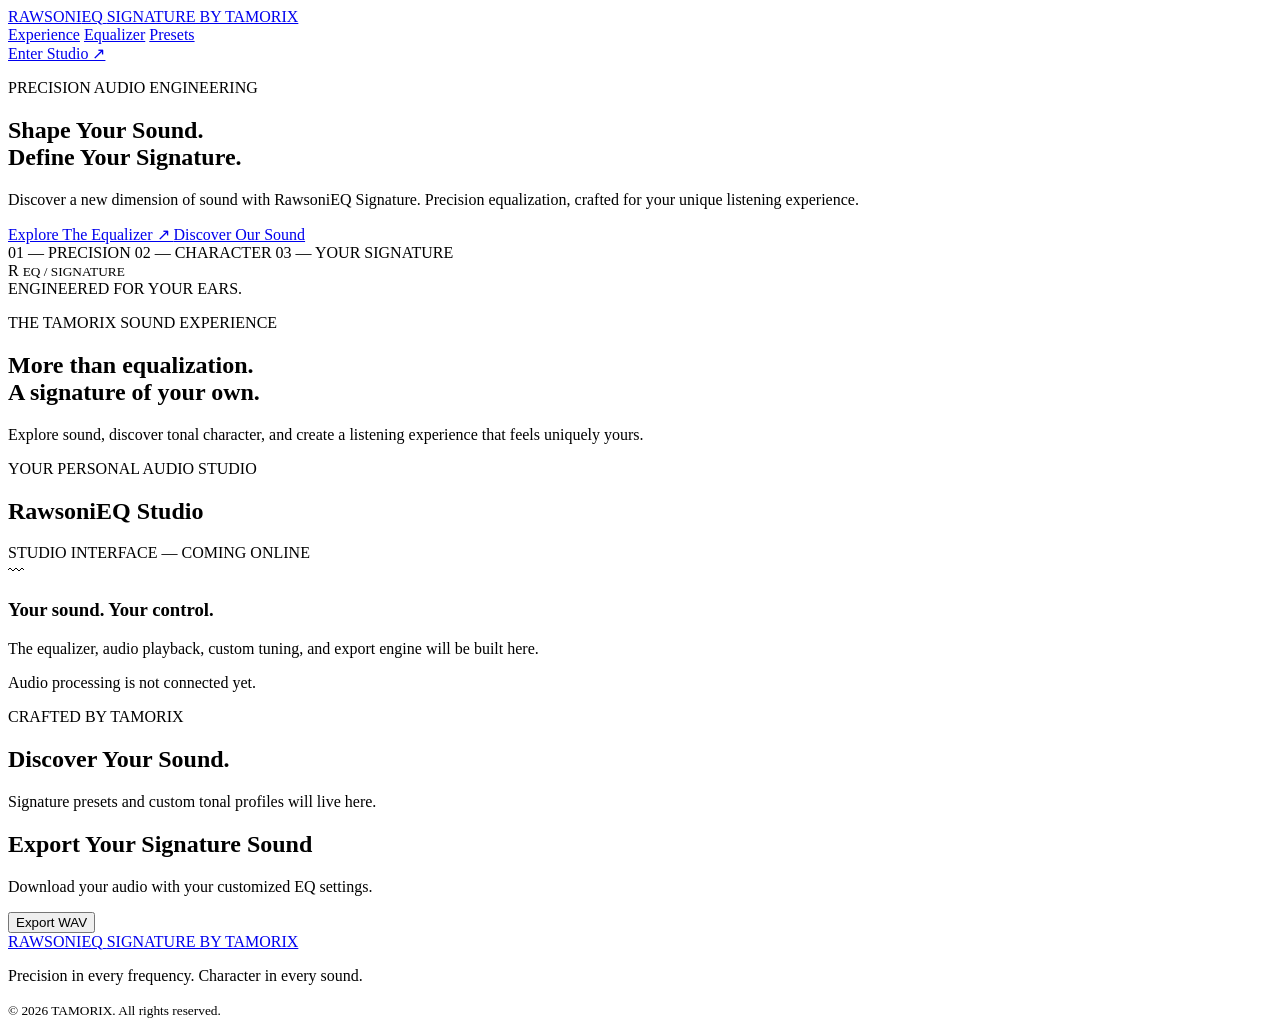
==== index.html @ cbd039be "Initial commit - RawsoniEQ Signature by TAMORIX" ====
<!DOCTYPE html>
<html lang="en">
<head>
    <meta charset="UTF-8">
    <meta name="viewport" content="width=device-width, initial-scale=1.0">

    <meta name="theme-color" content="#101010">
    <meta name="description" content="RawsoniEQ Signature by TAMORIX — Precision audio engineering and signature sound.">

    <title>RawsoniEQ Signature by TAMORIX</title>

    <link rel="stylesheet" href="css/style.css">
</head>

<body>
    <header class="site-header">
        <a class="brand" href="#" aria-label="RawsoniEQ home">
            <span class="brand-name">RAWSONI<span>EQ</span></span>
            <span class="brand-subtitle">SIGNATURE BY TAMORIX</span>
        </a>

        <nav class="navigation" aria-label="Main navigation">
            <a href="#experience">Experience</a>
            <a href="#equalizer">Equalizer</a>
            <a href="#presets">Presets</a>
        </nav>

        <a class="header-button" href="#equalizer">Enter Studio ↗</a>
    </header>

    <main>
        <section class="hero">
            <div class="hero-content">
                <p class="eyebrow">PRECISION AUDIO ENGINEERING</p>

                <h1>Shape Your Sound.<br>
                    <span>Define Your Signature.</span>
                </h1>

                <p class="hero-description">
                    Discover a new dimension of sound with RawsoniEQ Signature.
                    Precision equalization, crafted for your unique listening experience.
                </p>

                <div class="hero-actions">
                    <a class="primary-button" href="#equalizer">
                        Explore The Equalizer ↗
                    </a>
                    <a class="secondary-button" href="#experience">
                        Discover Our Sound
                    </a>
                </div>

                <div class="hero-details">
                    <span>01 — PRECISION</span>
                    <span>02 — CHARACTER</span>
                    <span>03 — YOUR SIGNATURE</span>
                </div>
            </div>

            <div class="hero-visual" aria-label="Abstract audio waveform artwork">
                <div class="visual-ring ring-one"></div>
                <div class="visual-ring ring-two"></div>
                <div class="visual-core">
                    <span>R</span>
                    <small>EQ / SIGNATURE</small>
                </div>
                <div class="visual-caption">ENGINEERED FOR YOUR EARS.</div>
            </div>
        </section>

        <section class="intro-section" id="experience">
            <p class="eyebrow">THE TAMORIX SOUND EXPERIENCE</p>
            <h2>More than equalization.<br>
                <span>A signature of your own.</span>
            </h2>
            <p>
                Explore sound, discover tonal character, and create a listening
                experience that feels uniquely yours.
            </p>
        </section>

        <section class="studio-section" id="equalizer">
            <div class="section-heading">
                <div>
                    <p class="eyebrow">YOUR PERSONAL AUDIO STUDIO</p>
                    <h2>RawsoniEQ <span>Studio</span></h2>
                </div>
                <span class="status-label">STUDIO INTERFACE — COMING ONLINE</span>
            </div>

            <div class="studio-placeholder">
                <div class="placeholder-icon">〰</div>
                <h3>Your sound. Your control.</h3>
                <p>
                    The equalizer, audio playback, custom tuning, and export
                    engine will be built here.
                </p>
                <p class="placeholder-note">
                    Audio processing is not connected yet.
                </p>
            </div>
        </section>

        <section class="presets-section" id="presets">
            <p class="eyebrow">CRAFTED BY TAMORIX</p>
            <h2>Discover Your <span>Sound.</span></h2>
            <p>
                Signature presets and custom tonal profiles will live here.
            </p>
        </section>

<section class="export-section">
    <h2>Export Your Signature Sound</h2>
    <p>Download your audio with your customized EQ settings.</p>
    <button id="exportWavBtn" type="button">
        Export WAV
    </button>
</section>

    </main>

    <footer class="site-footer">
        <a class="brand" href="#">
            <span class="brand-name">RAWSONI<span>EQ</span></span>
            <span class="brand-subtitle">SIGNATURE BY TAMORIX</span>
        </a>
        <p>Precision in every frequency. Character in every sound.</p>
        <small>© 2026 TAMORIX. All rights reserved.</small>
    </footer>

   <script src="js/audio-engine.js"></script>
<script src="js/studio.js"></script>
</body>
</html>
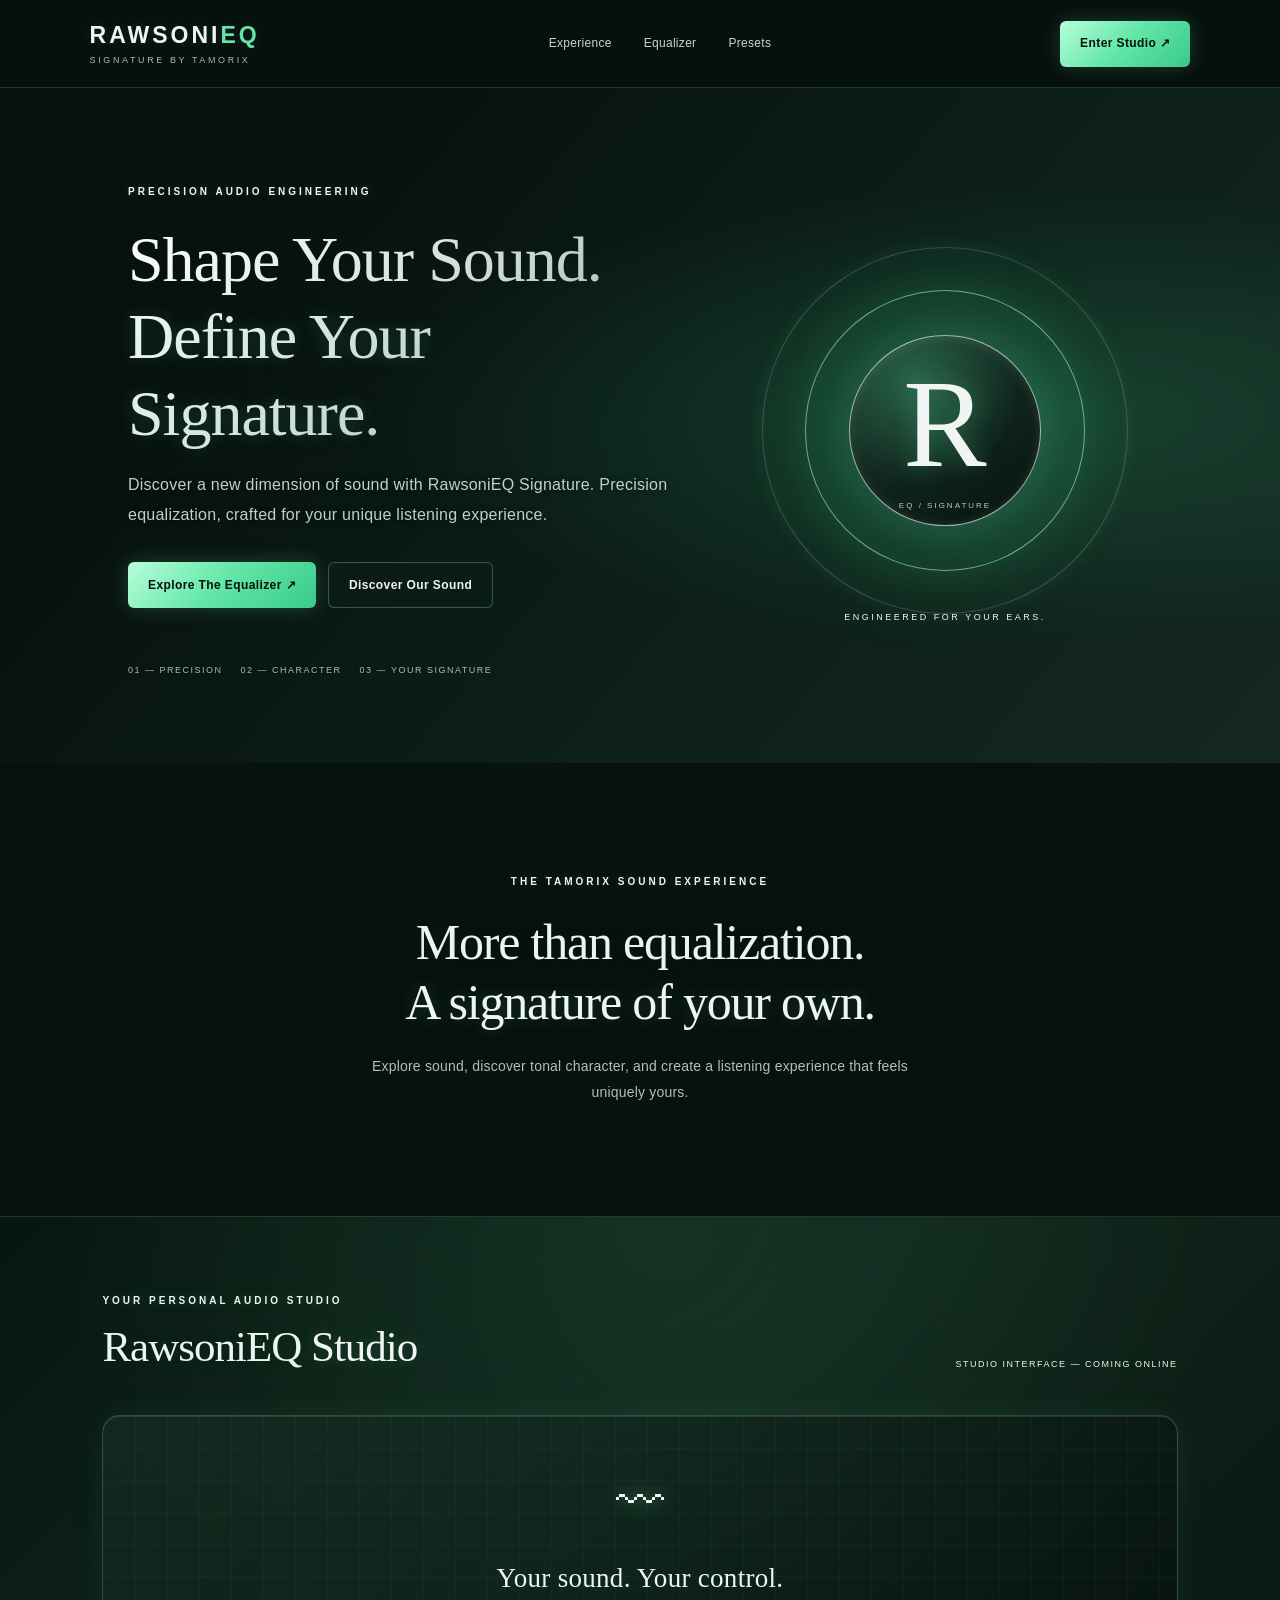
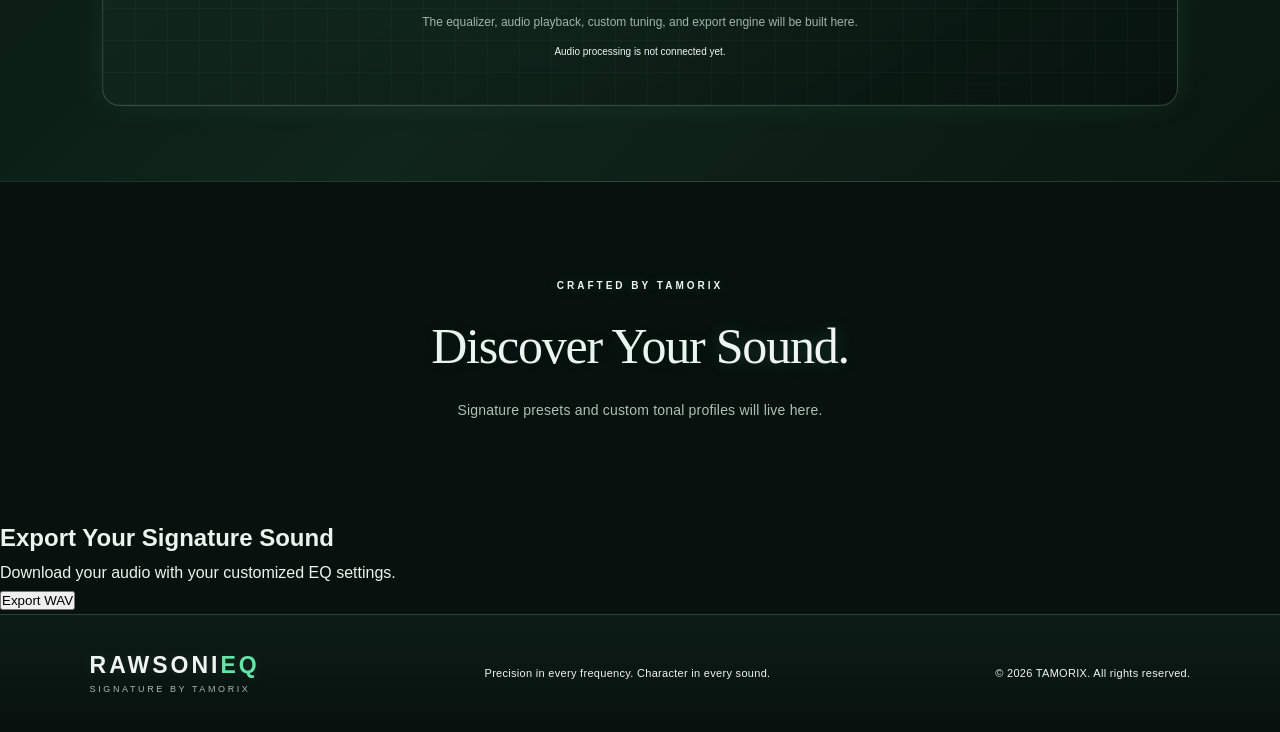
==== commit 993a445e: "Fix case-sensitive asset paths for GitHub Pages" ====
--- a/index.html
+++ b/index.html
@@ -10,7 +10,7 @@
 
     <title>RawsoniEQ Signature by TAMORIX</title>
 
-    <link rel="stylesheet" href="css/style.css">
+<link rel="stylesheet" href="Css/style.css">
 </head>
 
 <body>
--- a/Css/style.css
+++ b/Css/style.css
@@ -0,0 +1,855 @@
+
+@import url('https://fonts.googleapis.com/css2?family=DM+Sans:wght@400;500;600;700&family=Playfair+Display:wght@400;500;600&display=swap');
+
+
+:root {
+    --background: #07110E;
+    --surface: #0D1C17;
+    --surface-light: #142820;
+
+    --gold: #62E6A7;
+    --gold-light: #B7FFD9;
+
+    --text: #EAF5EF;
+    --muted: #A1B5AA;
+    --border: rgba(152, 235, 193, 0.22);
+
+    --font-body: 'DM Sans', Arial, sans-serif;
+    --font-display: 'Playfair Display', Georgia, serif;
+
+    --silver: #C8D4D0;
+    --silver-light: #F0F5F3;
+}
+
+* {
+    box-sizing: border-box;
+    margin: 0;
+    padding: 0;
+}
+
+html {
+    scroll-behavior: smooth;
+    scroll-padding-top: 90px;
+}
+
+body {
+    background: var(--background);
+    color: var(--text);
+    font-family: var(--font-body);
+    line-height: 1.7;
+    -webkit-font-smoothing: antialiased;
+}
+
+a {
+    color: inherit;
+    text-decoration: none;
+}
+
+.site-header {
+    min-height: 88px;
+    padding: 18px 7%;
+    display: flex;
+    align-items: center;
+    justify-content: space-between;
+    gap: 24px;
+    border-bottom: 1px solid rgba(152, 235, 193, 0.18);
+    background: rgba(7, 17, 14, 0.96);
+    backdrop-filter: blur(14px);
+    -webkit-backdrop-filter: blur(14px);
+}
+
+.brand {
+    display: inline-flex;
+    flex-direction: column;
+    line-height: 1.25;
+    flex-shrink: 0;
+}
+
+.brand-name {
+    font-size: 23px;
+    font-weight: 700;
+    letter-spacing: 3px;
+    color: var(--silver-light);
+    text-shadow: 0 0 14px rgba(200, 212, 208, 0.12);
+}
+
+.brand-name span {
+    color: var(--gold);
+}
+
+.brand-subtitle {
+    margin-top: 5px;
+    color: var(--silver);
+    font-size: 9px;
+    font-weight: 500;
+    letter-spacing: 2.6px;
+    opacity: 0.85;
+}
+
+.navigation {
+    display: flex;
+    align-items: center;
+    gap: 32px;
+}
+
+.navigation a {
+    color: var(--silver);
+    font-size: 12px;
+    font-weight: 500;
+    letter-spacing: 0.3px;
+    transition: color 0.3s ease;
+}
+
+.navigation a:hover {
+    color: var(--gold-light);
+    text-shadow: 0 0 12px rgba(98, 230, 167, 0.35);
+}
+
+.header-button,
+.primary-button,
+.secondary-button {
+    border-radius: 6px;
+    display: inline-flex;
+    align-items: center;
+    justify-content: center;
+    min-height: 46px;
+    padding: 12px 20px;
+    font-size: 12px;
+    font-weight: 600;
+    letter-spacing: 0.4px;
+    transition: all 0.3s ease;
+}
+
+.header-button,
+.primary-button {
+    color: #07110E;
+    background: linear-gradient(
+        135deg,
+        #B7FFD9 0%,
+        #62E6A7 50%,
+        #39C98A 100%
+    );
+    box-shadow: 0 0 20px rgba(98, 230, 167, 0.22);
+}
+
+.header-button:hover,
+.primary-button:hover {
+    background: linear-gradient(
+        135deg,
+        #F0F5F3 0%,
+        #B7FFD9 55%,
+        #62E6A7 100%
+    );
+    box-shadow: 0 0 28px rgba(98, 230, 167, 0.38);
+    transform: translateY(-2px);
+}
+
+.secondary-button {
+    color: var(--silver-light);
+    background: rgba(13, 28, 23, 0.65);
+    border: 1px solid rgba(152, 235, 193, 0.30);
+    box-shadow: inset 0 0 12px rgba(98, 230, 167, 0.04);
+}
+
+.secondary-button:hover {
+    border-color: var(--silver);
+    color: var(--silver-light);
+    background: rgba(98, 230, 167, 0.08);
+    box-shadow: 0 0 20px rgba(98, 230, 167, 0.12);
+}
+
+.hero {
+    min-height: 650px;
+    padding: 95px 10% 85px;
+    display: grid;
+    grid-template-columns: 1.15fr 0.85fr;
+    align-items: center;
+    gap: 50px;
+      overflow: hidden;
+    background:
+    radial-gradient(
+        ellipse at 80% 48%,
+        rgba(67, 230, 157, 0.16),
+        transparent 45%
+    ),
+    linear-gradient(
+        130deg,
+        #07110E 20%,
+        #0D2119 65%,
+        #142820 100%
+    );
+}
+
+.hero-content {
+    max-width: 650px;
+}
+
+.eyebrow {
+    margin-bottom: 22px;
+    color: var(--silver-light);
+    font-size: 10px;
+    font-weight: 600;
+    letter-spacing: 3px;
+    text-shadow: 0 0 12px rgba(98, 230, 167, 0.25);
+}
+.hero h1,
+.intro-section h2,
+.section-heading h2,
+.presets-section h2 {
+    font-family: var(--font-display);
+    font-weight: 400;
+    line-height: 1.2;
+    letter-spacing: -1px;
+}
+
+
+.hero h1 {
+    font-size: clamp(38px, 5vw, 67px);
+    background: linear-gradient(
+        135deg,
+        #FFFFFF 0%,
+        #D5E2DC 45%,
+        #91A99D 100%
+    );
+    -webkit-background-clip: text;
+    background-clip: text;
+    -webkit-text-fill-color: transparent;
+}
+
+
+.hero h1 span,
+.intro-section h2 span,
+.section-heading h2 span,
+.presets-section h2 span {
+    color: var(--silver-light);
+    text-shadow: 0 0 18px rgba(98, 230, 167, 0.22);
+}
+
+.hero-description {
+    max-width: 540px;
+    margin-top: 18px;
+    color: #C1D0C8;
+    font-size: 16px;
+    line-height: 1.85;
+    letter-spacing: 0.25px;
+    text-shadow: 0 1px 12px rgba(0, 0, 0, 0.18);
+}
+
+.hero-actions {
+    display: flex;
+    flex-wrap: wrap;
+    gap: 12px;
+    margin-top: 32px;
+}
+
+.hero-details {
+    display: flex;
+    flex-wrap: wrap;
+    gap: 18px;
+    margin-top: 55px;
+    color: #A8BDB2;
+    font-size: 9px;
+    letter-spacing: 1.5px;
+    text-shadow: 0 0 10px rgba(98, 230, 167, 0.12);
+}
+
+.hero-visual {
+    position: relative;
+    display: grid;
+    place-items: center;
+    justify-self: center;
+    width: min(100%, 390px);
+    aspect-ratio: 1;
+    isolation: isolate;
+    filter: drop-shadow(0 0 35px rgba(98, 230, 167, 0.10));
+}
+
+.visual-ring {
+    position: absolute;
+    border: 1px solid rgba(190, 220, 205, 0.24);
+    border-radius: 50%;
+    background: rgba(98, 230, 167, 0.025);
+    box-shadow:
+        0 0 18px rgba(98, 230, 167, 0.08),
+        inset 0 0 18px rgba(255, 255, 255, 0.025);
+    backdrop-filter: blur(2px);
+    -webkit-backdrop-filter: blur(2px);
+}
+
+.ring-one {
+    width: 94%;
+    height: 94%;
+    border-color: rgba(190, 220, 205, 0.22);
+}
+
+.ring-two {
+    width: 72%;
+    height: 72%;
+    border-color: rgba(152, 235, 193, 0.65);
+    box-shadow:
+        0 0 45px rgba(98, 230, 167, 0.14),
+        inset 0 0 25px rgba(255, 255, 255, 0.035);
+}
+.visual-core {
+    z-index: 1;
+    display: flex;
+    flex-direction: column;
+    align-items: center;
+    justify-content: center;
+    width: 49%;
+    height: 49%;
+    border: 1px solid rgba(210, 230, 220, 0.75);
+    border-radius: 50%;
+    background:
+        radial-gradient(
+            circle at 35% 25%,
+            rgba(98, 230, 167, 0.28),
+            transparent 55%
+        ),
+        linear-gradient(
+            145deg,
+            rgba(25, 56, 43, 0.92),
+            rgba(7, 17, 14, 0.96)
+        );
+    box-shadow:
+        0 0 55px rgba(98, 230, 167, 0.20),
+        inset 0 1px 12px rgba(255, 255, 255, 0.12);
+    backdrop-filter: blur(14px);
+    -webkit-backdrop-filter: blur(14px);
+}
+
+.visual-core > span {
+    color: var(--silver-light);
+    font-family: var(--font-display);
+    font-size: clamp(75px, 10vw, 125px);
+    line-height: 1.2;
+    text-shadow: 0 0 25px rgba(98, 230, 167, 0.25);
+}
+
+.visual-core small {
+    color: #B8CFC2;
+    font-size: 8px;
+    letter-spacing: 2px;
+}
+
+.visual-caption {
+    position: absolute;
+    bottom: 0;
+    color: var(--silver-light);
+    font-size: 9px;
+    letter-spacing: 2.5px;
+    text-shadow: 0 0 14px rgba(98, 230, 167, 0.25);
+}
+
+.intro-section,
+.presets-section {
+    position: relative;
+    padding: 110px 10%;
+    text-align: center;
+}
+
+.intro-section h2,
+.presets-section h2 {
+    font-size: clamp(34px, 4.2vw, 50px);
+    letter-spacing: -1.2px;
+    text-shadow: 0 0 24px rgba(98, 230, 167, 0.08);
+}
+
+.intro-section > p:last-child,
+.presets-section > p:last-child {
+    max-width: 580px;
+    margin: 22px auto 0;
+    color: #AFC1B7;
+    font-size: 14px;
+    line-height: 1.85;
+    letter-spacing: 0.2px;
+}
+
+.studio-section {
+    position: relative;
+    padding: 75px 8%;
+    background:
+        radial-gradient(
+            ellipse at 50% 0%,
+            rgba(98, 230, 167, 0.09),
+            transparent 65%
+        ),
+        linear-gradient(
+            135deg,
+            #071710,
+            #10251B,
+            #091710
+        );
+    border-top: 1px solid rgba(190, 220, 205, 0.12);
+    border-bottom: 1px solid rgba(190, 220, 205, 0.12);
+}
+.section-heading {
+    display: flex;
+    justify-content: space-between;
+    align-items: end;
+    flex-wrap: wrap;
+    gap: 28px;
+    margin-bottom: 42px;
+}
+
+.section-heading .eyebrow {
+    margin-bottom: 12px;
+    color: var(--silver-light);
+}
+
+.section-heading h2 {
+    font-size: clamp(30px, 4vw, 43px);
+    text-shadow: 0 0 22px rgba(98, 230, 167, 0.08);
+}
+
+.status-label {
+    color: var(--silver-light);
+    font-size: 9px;
+    letter-spacing: 1.5px;
+    text-shadow: 0 0 12px rgba(98, 230, 167, 0.20);
+}
+
+.studio-placeholder {
+    min-height: 280px;
+    padding: 45px 24px;
+    display: flex;
+    flex-direction: column;
+    align-items: center;
+    justify-content: center;
+    text-align: center;
+    border: 1px solid rgba(190, 220, 205, 0.22);
+    border-radius: 18px;
+    background:
+        linear-gradient(rgba(98, 230, 167, 0.035) 1px, transparent 1px),
+        linear-gradient(90deg, rgba(98, 230, 167, 0.035) 1px, transparent 1px),
+        linear-gradient(
+            145deg,
+            rgba(25, 56, 43, 0.48),
+            rgba(7, 17, 14, 0.78)
+        );
+    background-size: 32px 32px, 32px 32px, auto;
+    box-shadow:
+        0 0 30px rgba(98, 230, 167, 0.08),
+        inset 0 1px 1px rgba(255, 255, 255, 0.10);
+    backdrop-filter: blur(18px);
+    -webkit-backdrop-filter: blur(18px);
+}
+.placeholder-icon {
+    color: var(--silver-light);
+    font-size: 48px;
+    text-shadow:
+        0 0 12px rgba(190, 220, 205, 0.25),
+        0 0 28px rgba(98, 230, 167, 0.35);
+    filter: drop-shadow(0 0 12px rgba(98, 230, 167, 0.20));
+}
+
+.studio-placeholder h3 {
+    margin-top: 14px;
+    font-family: var(--font-display);
+    font-size: 27px;
+    font-weight: 400;
+    color: var(--silver-light);
+    letter-spacing: 0.3px;
+    text-shadow: 0 0 18px rgba(98, 230, 167, 0.16);
+}
+
+.studio-placeholder p {
+    max-width: 480px;
+    margin-top: 10px;
+    color: var(--muted);
+    font-size: 12px;
+}
+
+.studio-placeholder .placeholder-note {
+   color: var(--silver-light);
+    font-size: 10px;
+}
+
+.presets-section {
+    padding-top: 95px;
+    padding-bottom: 95px;
+}
+
+.site-footer {
+    padding: 36px 7%;
+    display: flex;
+    flex-wrap: wrap;
+    align-items: center;
+    justify-content: space-between;
+    gap: 24px;
+    border-top: 1px solid var(--border);
+background: linear-gradient(180deg, #0D1C17, #07110E);
+backdrop-filter: blur(18px);
+-webkit-backdrop-filter: blur(18px);
+}
+
+.site-footer > p,
+.site-footer > small {
+    color: var(--silver-light);
+    font-size: 11px;
+    letter-spacing: 0.3px;
+}
+
+:focus-visible {
+    outline: 2px solid var(--silver-light)
+    outline-offset: 4px;
+}
+
+@media (max-width: 900px) {
+    .hero {
+        padding: 75px 7%;
+        gap: 25px;
+    }
+
+    .navigation {
+        gap: 16px;
+    }
+
+    .hero-details {
+        gap: 12px;
+    }
+}
+
+@media (max-width: 650px) {
+    .site-header {
+        padding: 18px 5%;
+        flex-wrap: wrap;
+        gap: 16px;
+    }
+
+    .brand-name {
+        font-size: 20px;
+    }
+
+    .navigation {
+        order: 3;
+        width: 100%;
+        justify-content: space-between;
+        gap: 10px;
+        padding-top: 12px;
+       border-top: 1px solid rgba(98, 230, 167, 0.16);
+    }
+
+    .navigation a {
+        font-size: 11px;
+    }
+
+    .header-button {
+        min-height: 40px;
+        padding: 9px 12px;
+        font-size: 10px;
+color: #D5E0DA;
+border: 1px solid rgba(125, 220, 170, 0.45);
+box-shadow: 0 0 16px rgba(98, 230, 167, 0.18),
+            inset 0 1px 0 rgba(255, 255, 255, 0.08);
+transition: all 0.3s ease;
+font-weight: 600;
+letter-spacing: 0.8px;
+border-radius: 6px;
+    }
+.header-button:hover {
+    background: rgba(46, 204, 113, 0.12);
+    border-color: #7DDBA8;
+    box-shadow: 0 0 20px rgba(98, 230, 167, 0.25),
+            inset 0 1px 0 rgba(255, 255, 255, 0.12);
+transform: translateY(-2px);
+}
+
+    .hero {
+        grid-template-columns: 1fr;
+        padding: 70px 7% 55px;
+        text-align: center;
+    }
+
+    .hero-description {
+        margin-right: auto;
+        margin-left: auto;
+    }
+
+    .hero-actions,
+    .hero-details {
+        justify-content: center;
+    }
+
+    .hero-details {
+        margin-top: 35px;
+        font-size: 8px;
+    }
+
+    .hero-visual {
+    width: min(85%, 310px);
+    margin-top: 25px;
+    filter: drop-shadow(0 0 18px rgba(98, 230, 167, 0.12));
+}
+
+    .intro-section,
+    .presets-section {
+        padding: 75px 7%;
+    }
+
+    .studio-section {
+        padding: 55px 5%;
+    }
+
+    .section-heading {
+        align-items: start;
+        flex-direction: column;
+    }
+
+.status-label {
+    color: color: var(--silver-light);
+    font-size: 9px;
+    font-weight: 600;
+    letter-spacing: 1.8px;
+    text-shadow: 0 0 12px rgba(98, 230, 167, 0.2);
+}
+
+    .site-footer {
+        flex-direction: column;
+        align-items: flex-start;
+        padding: 30px 6%;
+    }
+}
+
+@media (prefers-reduced-motion: reduce) {
+    *,
+    *::before,
+    *::after {
+        scroll-behavior: auto !important;
+        transition-duration: 0.01ms !important;
+animation-duration: 0.01ms !important;
+    }
+}
+
+/* =================================
+   RAWSONIEQ — PREMIUM EQ SLIDERS
+================================= */
+
+.eq-band {
+    position: relative;
+    display: flex;
+    flex-direction: column;
+    align-items: center;
+    justify-content: flex-start;
+gap: 16px;
+      min-width: 60px;
+flex-shrink: 0;
+padding: 20px 10px;
+    border: 1px solid rgba(200, 220, 210, 0.26);
+    border-radius: 16px;
+ background: linear-gradient(
+    145deg,
+    rgba(36, 75, 58, 0.72),
+    rgba(15, 35, 27, 0.82) 55%,
+    rgba(7, 17, 14, 0.92)
+);
+    box-shadow:
+        inset 0 1px 2px rgba(255, 255, 255, 0.12),
+        inset 0 -8px 16px rgba(0, 0, 0, 0.16),
+        0 8px 24px rgba(0, 0, 0, 0.20),
+        0 0 12px rgba(98, 230, 167, 0.04);
+    backdrop-filter: blur(14px);
+    -webkit-backdrop-filter: blur(14px);
+    position: relative;
+    overflow: hidden;
+    transition: border-color 0.3s ease, box-shadow 0.3s ease;
+}
+.eq-band::before {
+    content: "";
+    position: absolute;
+    top: 0;
+    left: 0;
+    width: 100%;
+    height: 1px;
+    background: linear-gradient(
+        90deg,
+        transparent,
+        rgba(240, 245, 243, 0.65),
+        rgba(98, 230, 167, 0.45),
+        transparent
+    );
+    pointer-events: none;
+}
+.eq-band:hover {
+    border-color: rgba(190, 220, 205, 0.38);
+    box-shadow:
+        inset 0 1px 2px rgba(255, 255, 255, 0.12),
+        0 0 18px rgba(98, 230, 167, 0.10),
+        0 10px 28px rgba(0, 0, 0, 0.22);
+    transition:
+        border-color 0.3s ease,
+        box-shadow 0.3s ease;
+}
+
+.eq-band label {
+    display: flex;
+    flex-direction: column;
+    align-items: center;
+    justify-content: center;
+    gap: 5px;
+        min-height: 52px;
+    width: 100%;
+    text-align: center;
+    color: var(--silver-light);
+    font-size: 12px;
+    font-weight: 600;
+    line-height: 1.2;
+    white-space: nowrap;
+    letter-spacing: 0.3px;
+    text-shadow: 0 0 10px rgba(190, 220, 205, 0.12);
+}
+.eq-band label span {
+    color: var(--silver);
+    font-size: 9px;
+    font-weight: 500;
+    letter-spacing: 1px;
+    line-height: 1;
+    opacity: 0.85;
+text-shadow: 0 0 8px rgba(98, 230, 167, 0.18);
+}
+
+
+.eq-band output {
+    min-width: 42px;
+    padding: 3px 5px;
+    border: 1px solid rgba(152, 235, 193, 0.18);
+    border-radius: 6px;
+    background: rgba(98, 230, 167, 0.07);
+    color: var(--gold-light);
+    font-size: 9px;
+    font-weight: 600;
+    text-align: center;
+    white-space: nowrap;
+    text-shadow: 0 0 10px rgba(98, 230, 167, 0.25);
+}
+
+
+.eq-band .eq-band-number {
+    color: var(--silver);
+    font-size: 9px;
+    letter-spacing: 1px;
+}
+
+/* EQ SLIDER TRACK */
+
+.eq-band input[type="range"] {
+    appearance: none;
+    -webkit-appearance: none;
+    writing-mode: vertical-lr;
+    direction: rtl;
+    width: 8px;
+    height: 150px;
+    margin: 8px 0;
+    border-radius: 20px;
+    background: linear-gradient(
+        to bottom,
+        #B7FFD9,
+        #62E6A7 45%,
+        #19382B
+    );
+    border: 1px solid rgba(200, 212, 208, 0.30);
+    outline: none;
+    cursor: pointer;
+    box-shadow:
+        0 0 12px rgba(98, 230, 167, 0.12),
+        inset 0 0 5px rgba(0, 0, 0, 0.35);
+}
+
+/* EQ SLIDER THUMB */
+
+.eq-band input[type="range"]::-webkit-slider-thumb {
+    appearance: none;
+    -webkit-appearance: none;
+    width: 19px;
+    height: 19px;
+    border-radius: 50%;
+    background: linear-gradient(
+        145deg,
+        #F0F5F3,
+        #B7FFD9 55%,
+        #62E6A7
+    );
+    border: 2px solid #EAF5EF;
+    box-shadow:
+        0 0 10px rgba(98, 230, 167, 0.55),
+        0 0 22px rgba(98, 230, 167, 0.22);
+    cursor: grab;
+}
+
+.eq-band input[type="range"]::-moz-range-thumb {
+    width: 15px;
+    height: 15px;
+    border-radius: 50%;
+    background: linear-gradient(
+        145deg,
+        #F0F5F3,
+        #B7FFD9 55%,
+        #62E6A7
+    );
+    border: 2px solid #EAF5EF;
+    box-shadow: 0 0 14px rgba(98, 230, 167, 0.45);
+    cursor: grab;
+}
+
+/* EQ SLIDER INTERACTION */
+
+.eq-band input[type="range"]:hover {
+    filter: brightness(1.2);
+    box-shadow:
+        0 0 16px rgba(98, 230, 167, 0.28),
+        inset 0 0 6px rgba(0, 0, 0, 0.35);
+}
+
+.eq-band input[type="range"]:active::-webkit-slider-thumb {
+    cursor: grabbing;
+    box-shadow:
+        0 0 15px rgba(98, 230, 167, 0.75),
+        0 0 28px rgba(98, 230, 167, 0.35);
+}
+
+.eq-band input[type="range"]:focus-visible {
+    outline: 2px solid var(--silver-light);
+    outline-offset: 5px;
+}
+
+/* EQ BAND LAYOUT */
+
+.eq-bands {
+    display: flex;
+    align-items: stretch;
+    justify-content: space-between;
+    gap: 12px;
+    padding: 24px 18px;
+    overflow-x: auto;
+    border: 1px solid rgba(190, 220, 205, 0.20);
+    border-radius: 18px;
+    background: linear-gradient(
+        145deg,
+        rgba(20, 40, 32, 0.72),
+        rgba(7, 17, 14, 0.88)
+    );
+    box-shadow:
+        0 12px 35px rgba(0, 0, 0, 0.22),
+        inset 0 1px 1px rgba(255, 255, 255, 0.08);
+    backdrop-filter: blur(18px);
+    -webkit-backdrop-filter: blur(18px);
+}
+
+/* RESPONSIVE EQ SLIDERS */
+
+@media (max-width: 650px) {
+    .eq-bands {
+        justify-content: flex-start;
+        gap: 9px;
+        padding: 18px 12px;
+    }
+
+    .eq-band {
+        min-width: 44px;
+        padding: 14px 7px;
+    }
+
+    .eq-band input[type="range"] {
+        height: 125px;
+    }
+}
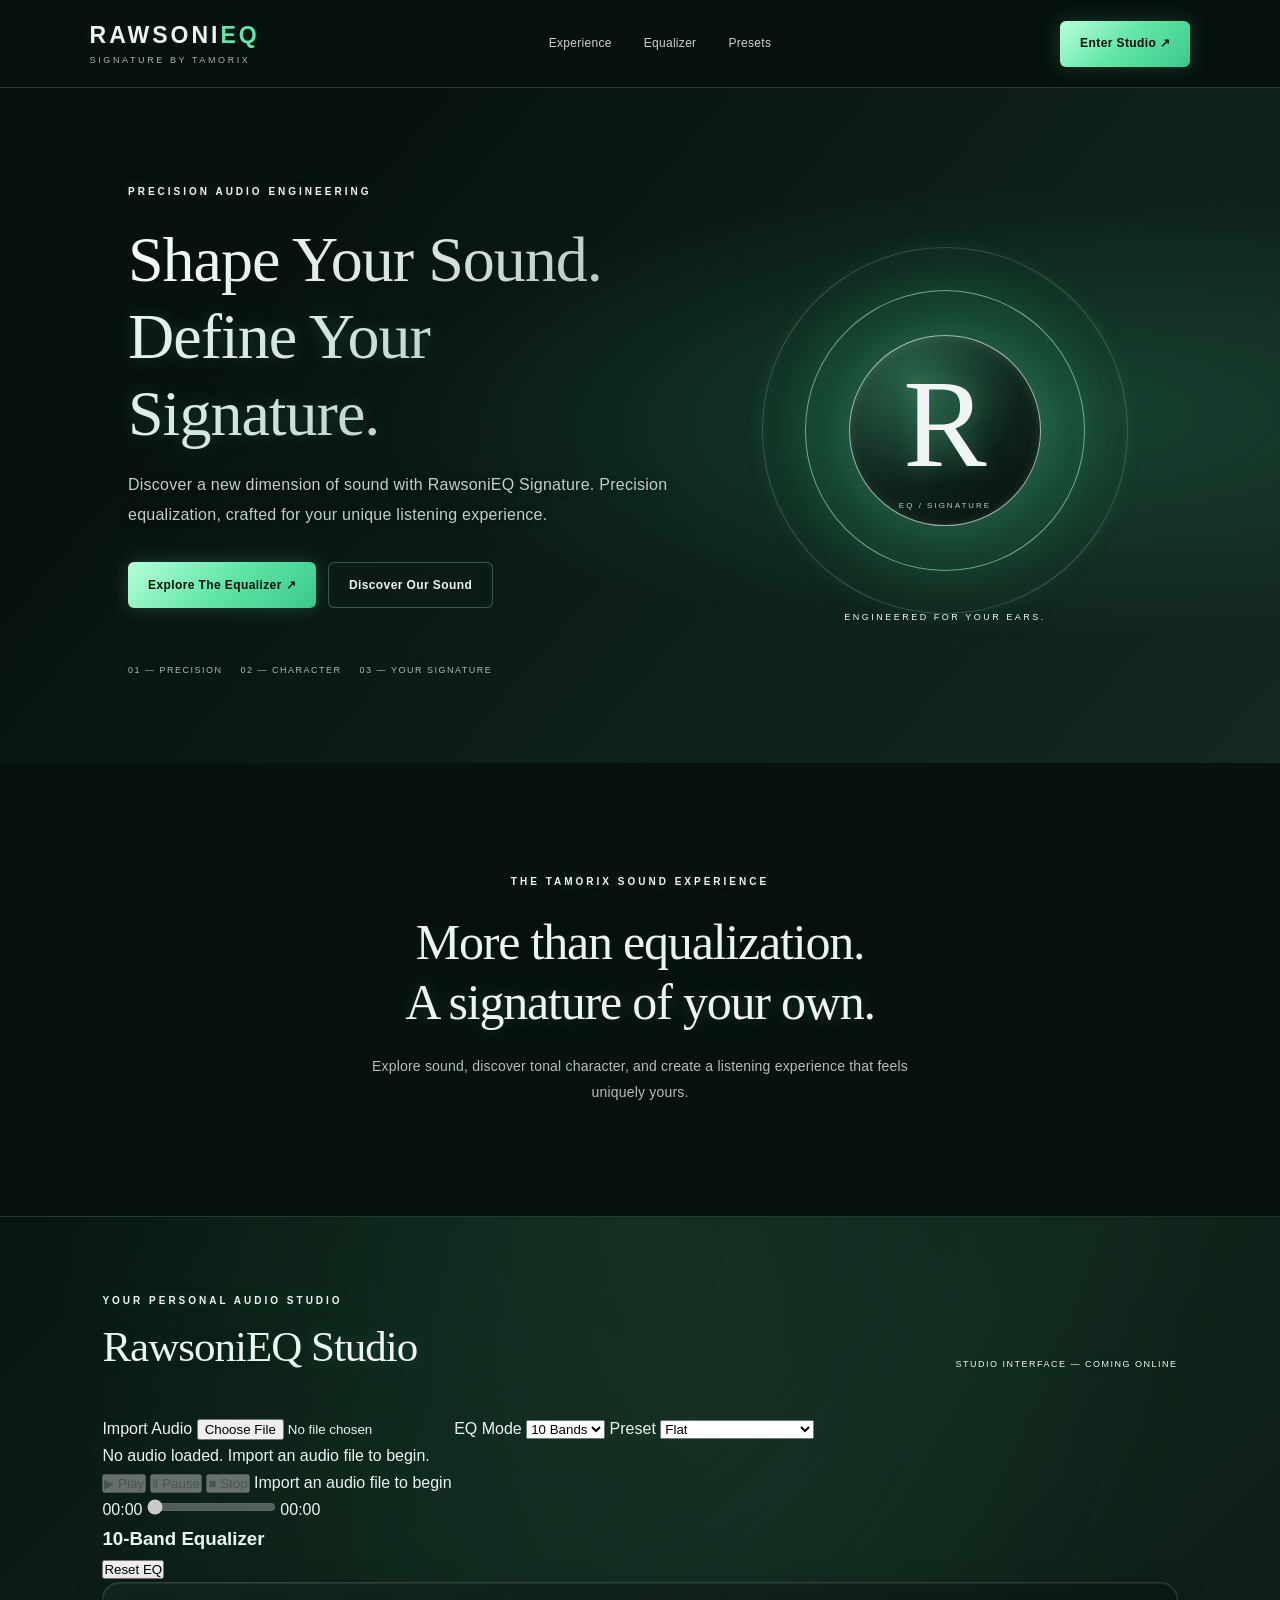
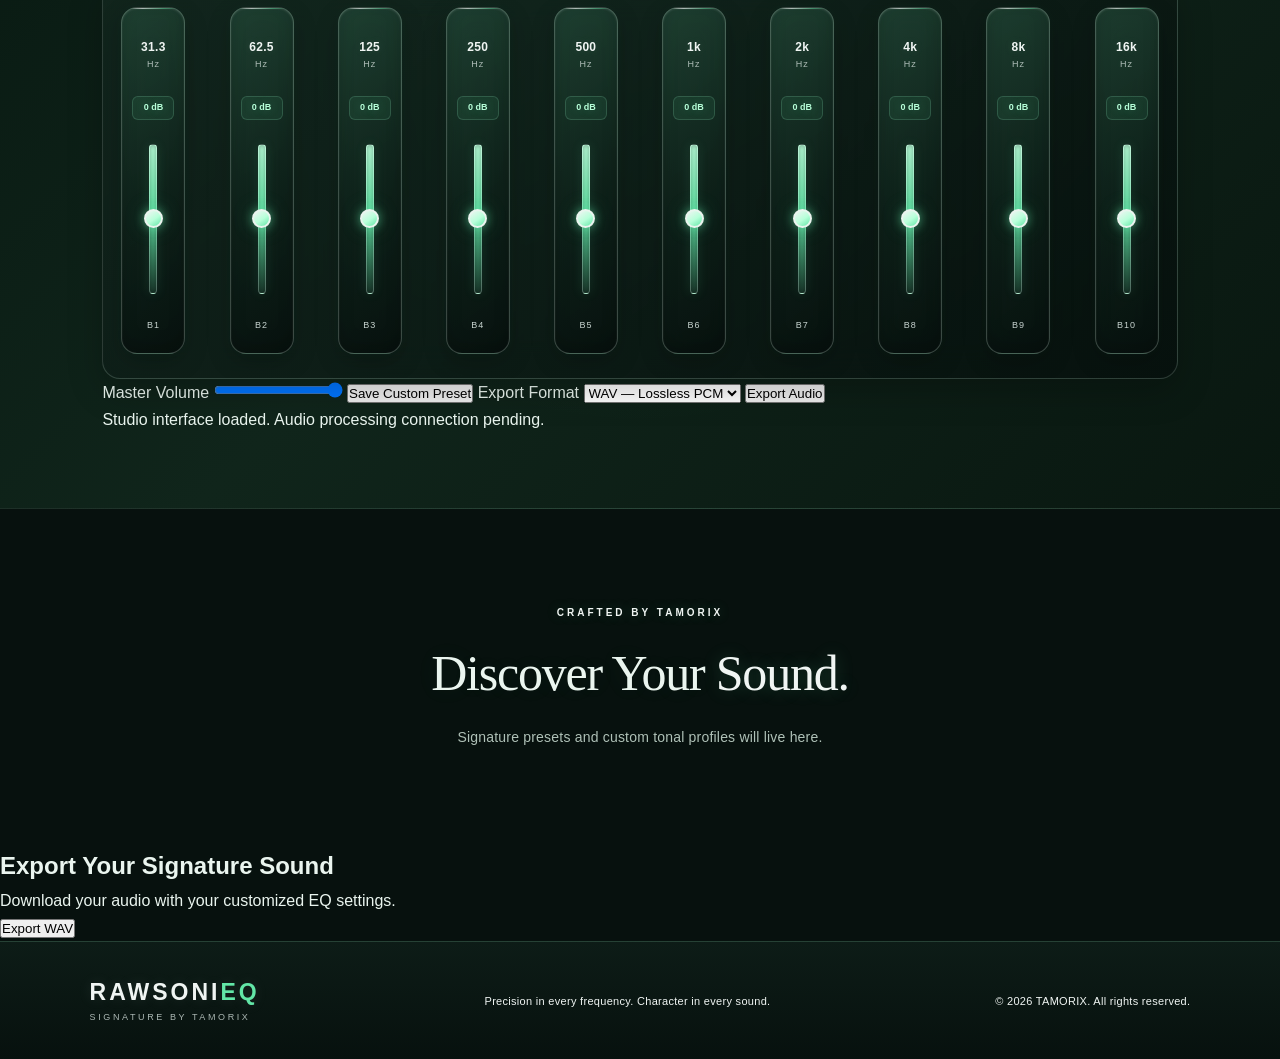
==== commit b24f1fe7: "Add SEO sitemap and robots configuration" ====
--- a/index.html
+++ b/index.html
@@ -130,7 +130,7 @@
         <small>© 2026 TAMORIX. All rights reserved.</small>
     </footer>
 
-   <script src="js/audio-engine.js"></script>
-<script src="js/studio.js"></script>
+<script src="Js/audio-engine.js"></script>
+<script src="Js/studio.js"></script>
 </body>
 </html>
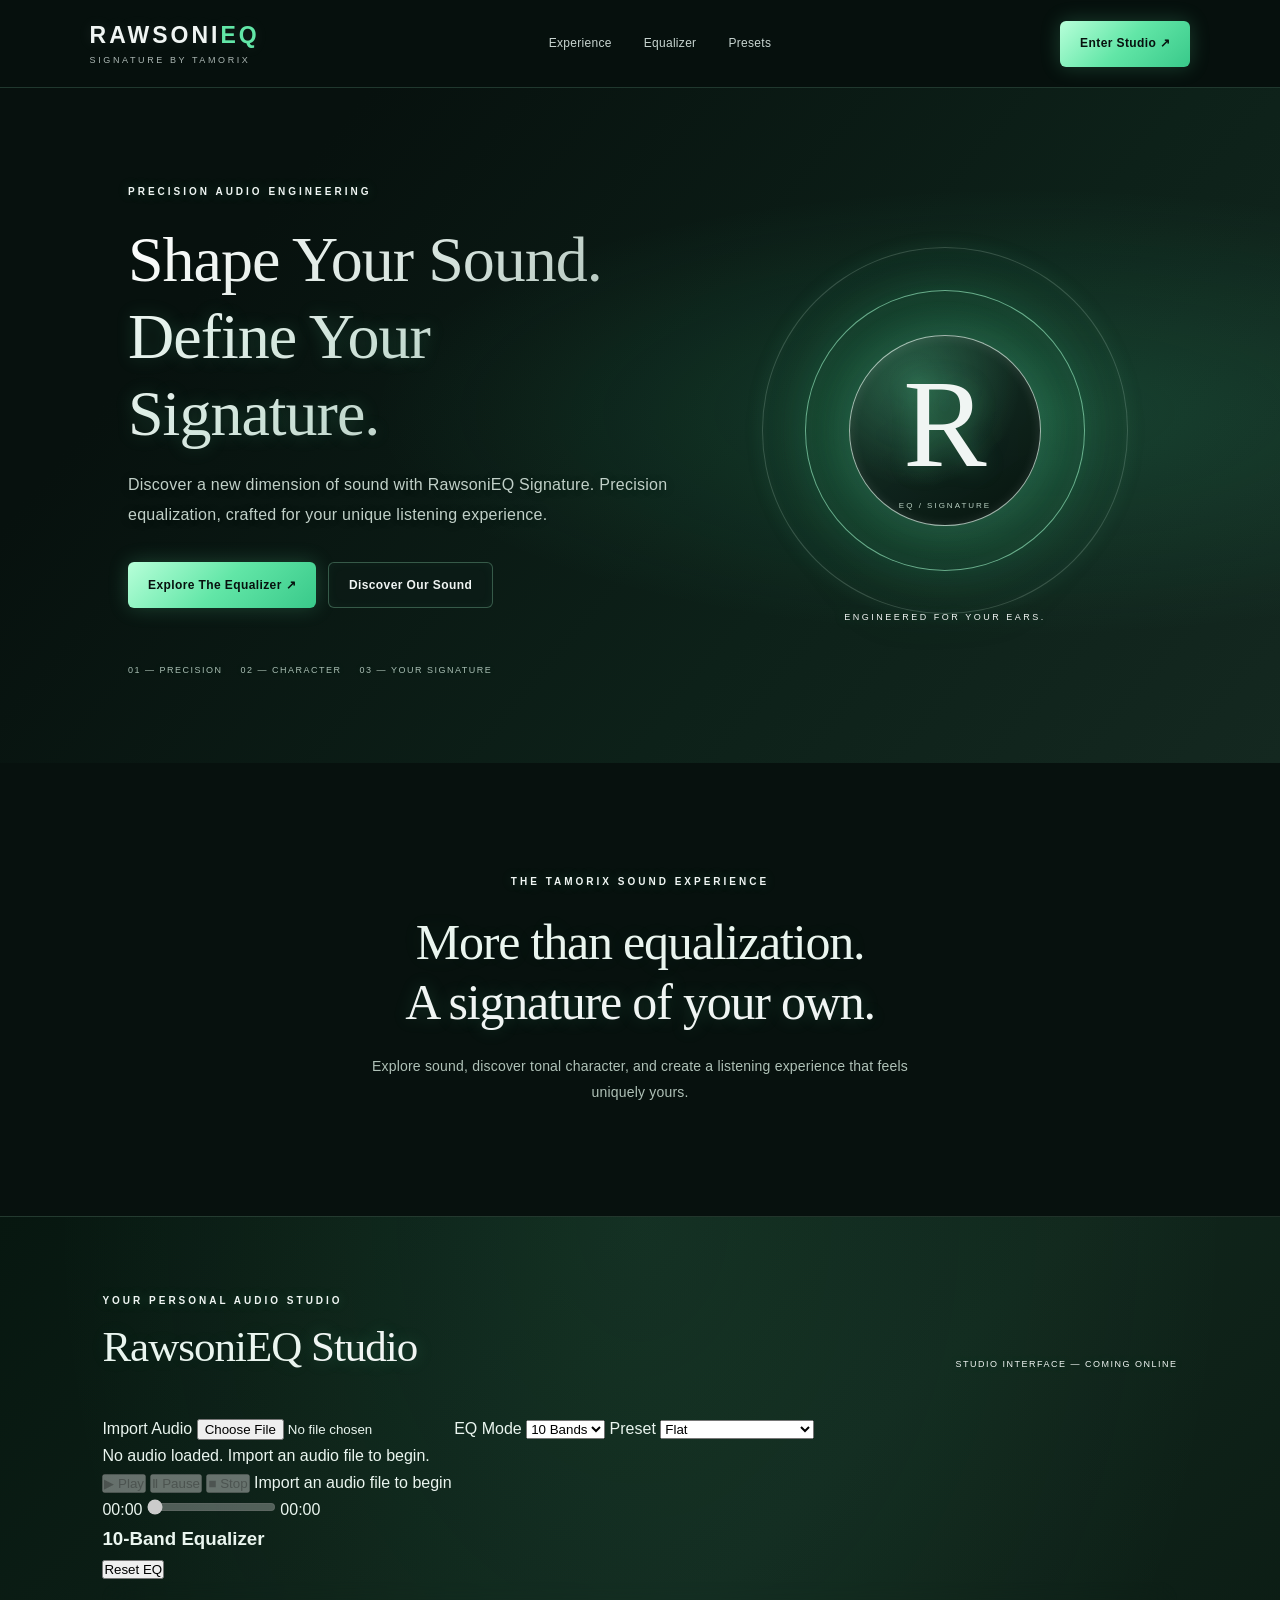
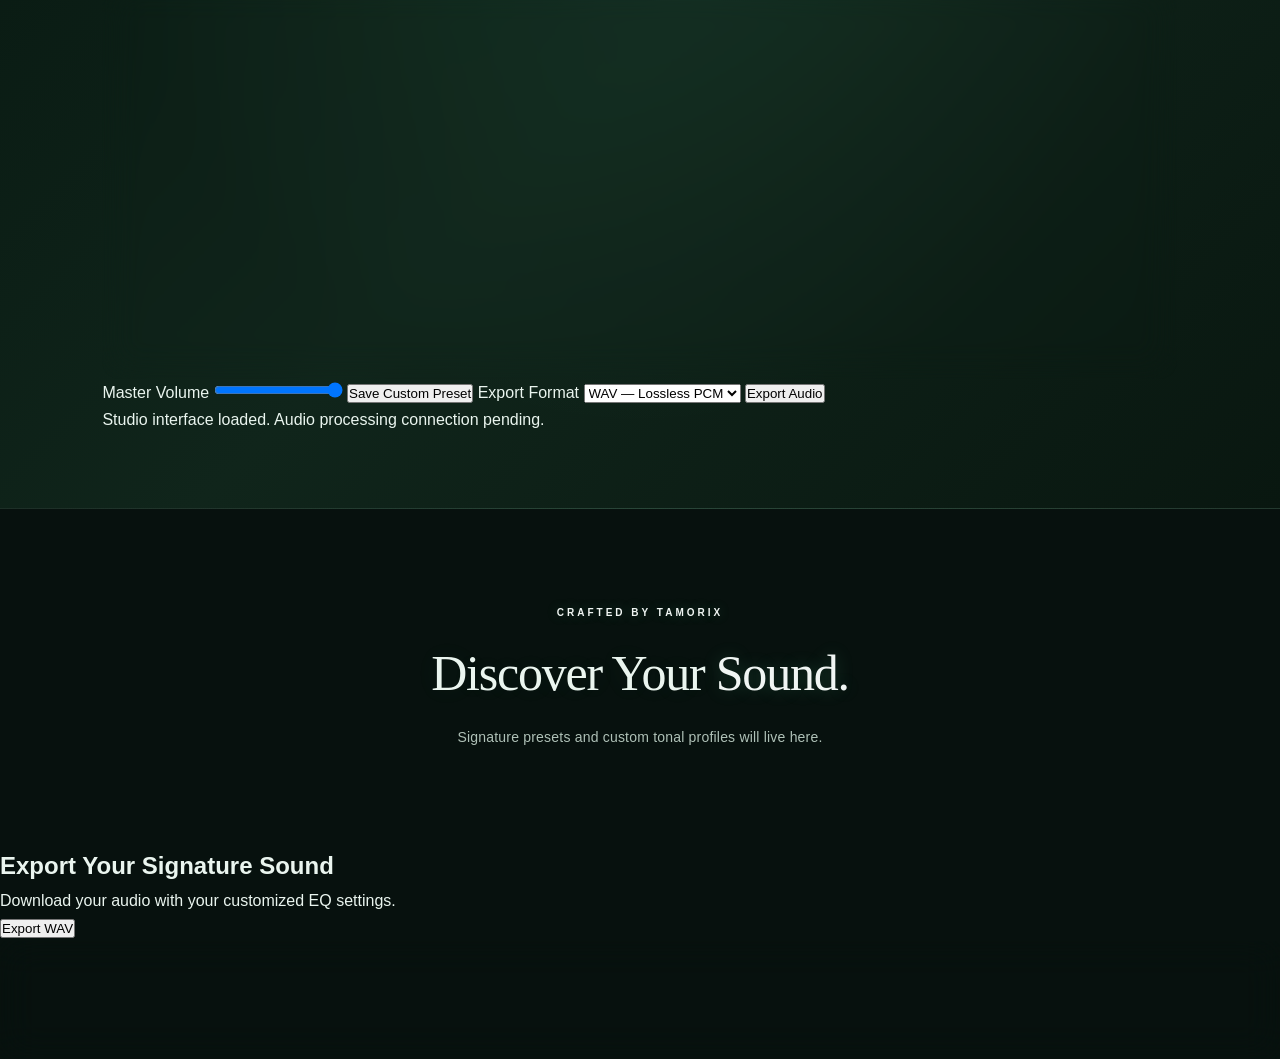
==== commit 801a42cf: "Add RawsoniEQ website favicon" ====
--- a/index.html
+++ b/index.html
@@ -11,6 +11,7 @@
     <title>RawsoniEQ Signature by TAMORIX</title>
 
 <link rel="stylesheet" href="Css/style.css">
+<link rel="icon" type="image/svg+xml" href="assets/favicon.svg">
 </head>
 
 <body>
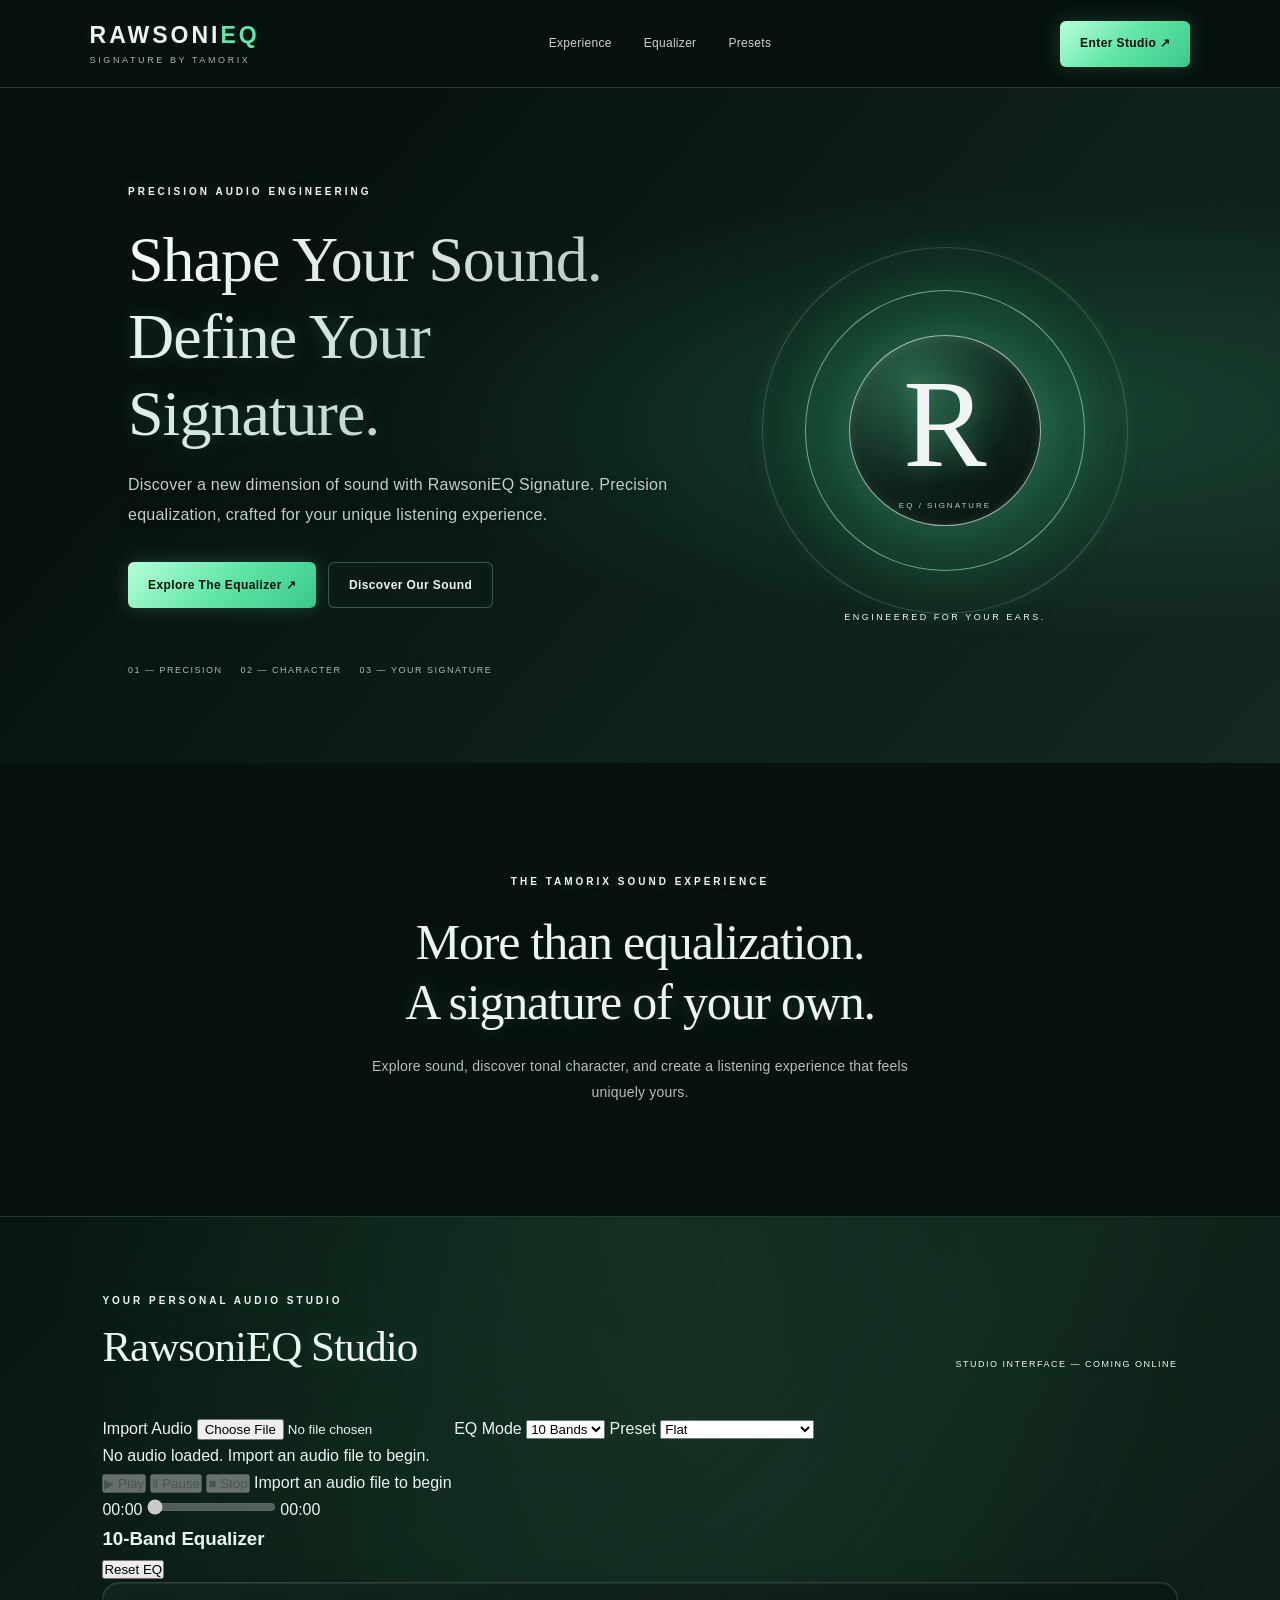
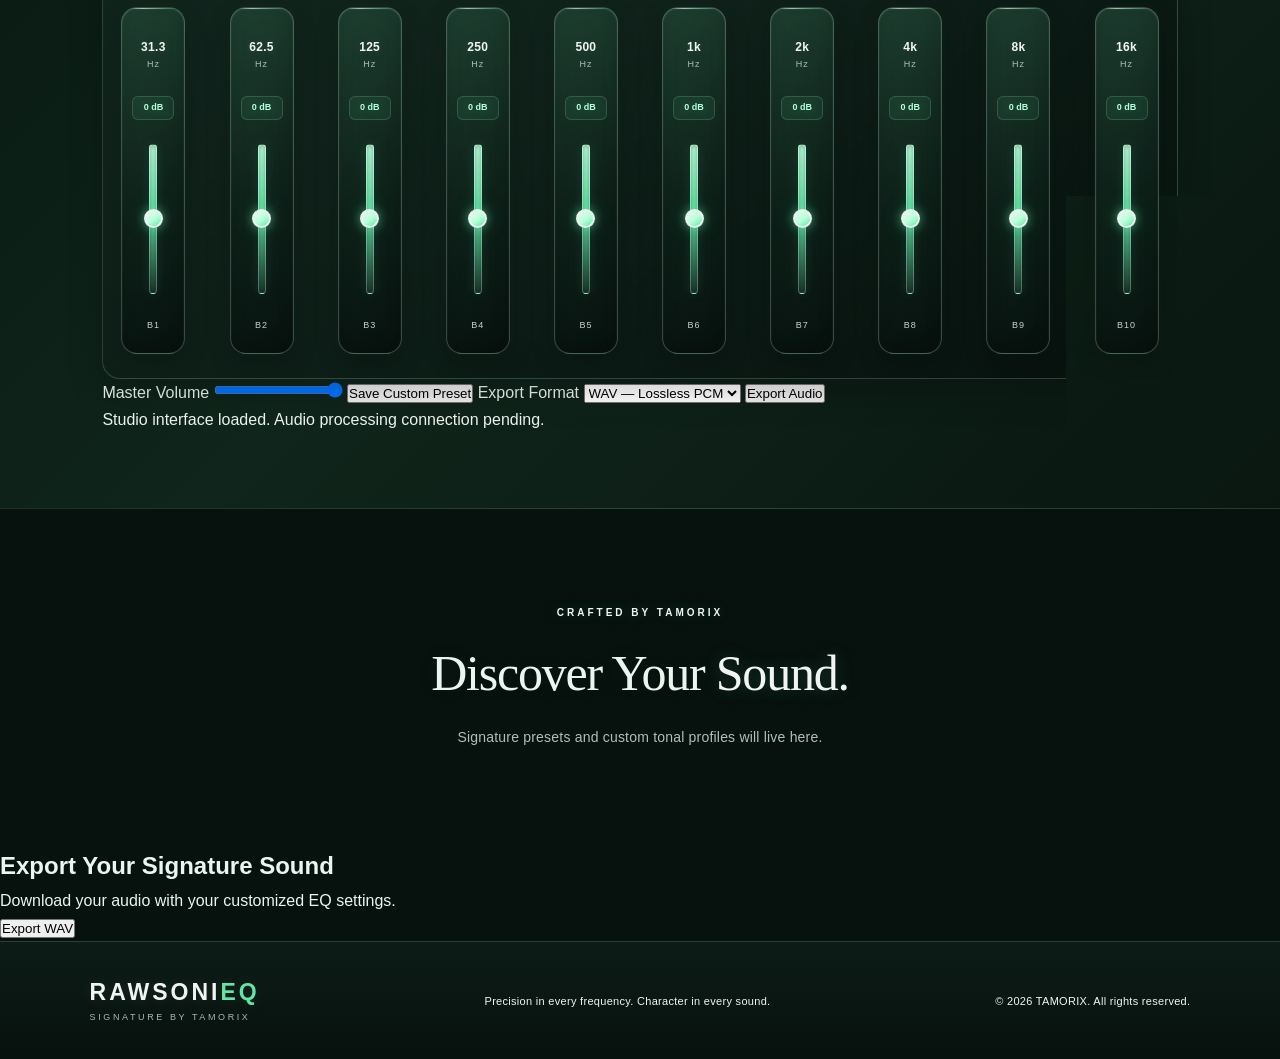
==== commit f5713d34: "Add RawsoniEQ SVG favicon" ====
--- a/index.html
+++ b/index.html
@@ -11,7 +11,7 @@
     <title>RawsoniEQ Signature by TAMORIX</title>
 
 <link rel="stylesheet" href="Css/style.css">
-<link rel="icon" type="image/svg+xml" href="assets/favicon.svg">
+<link rel="icon" type="image/svg+xml" href="Assets/favicon.svg">
 </head>
 
 <body>
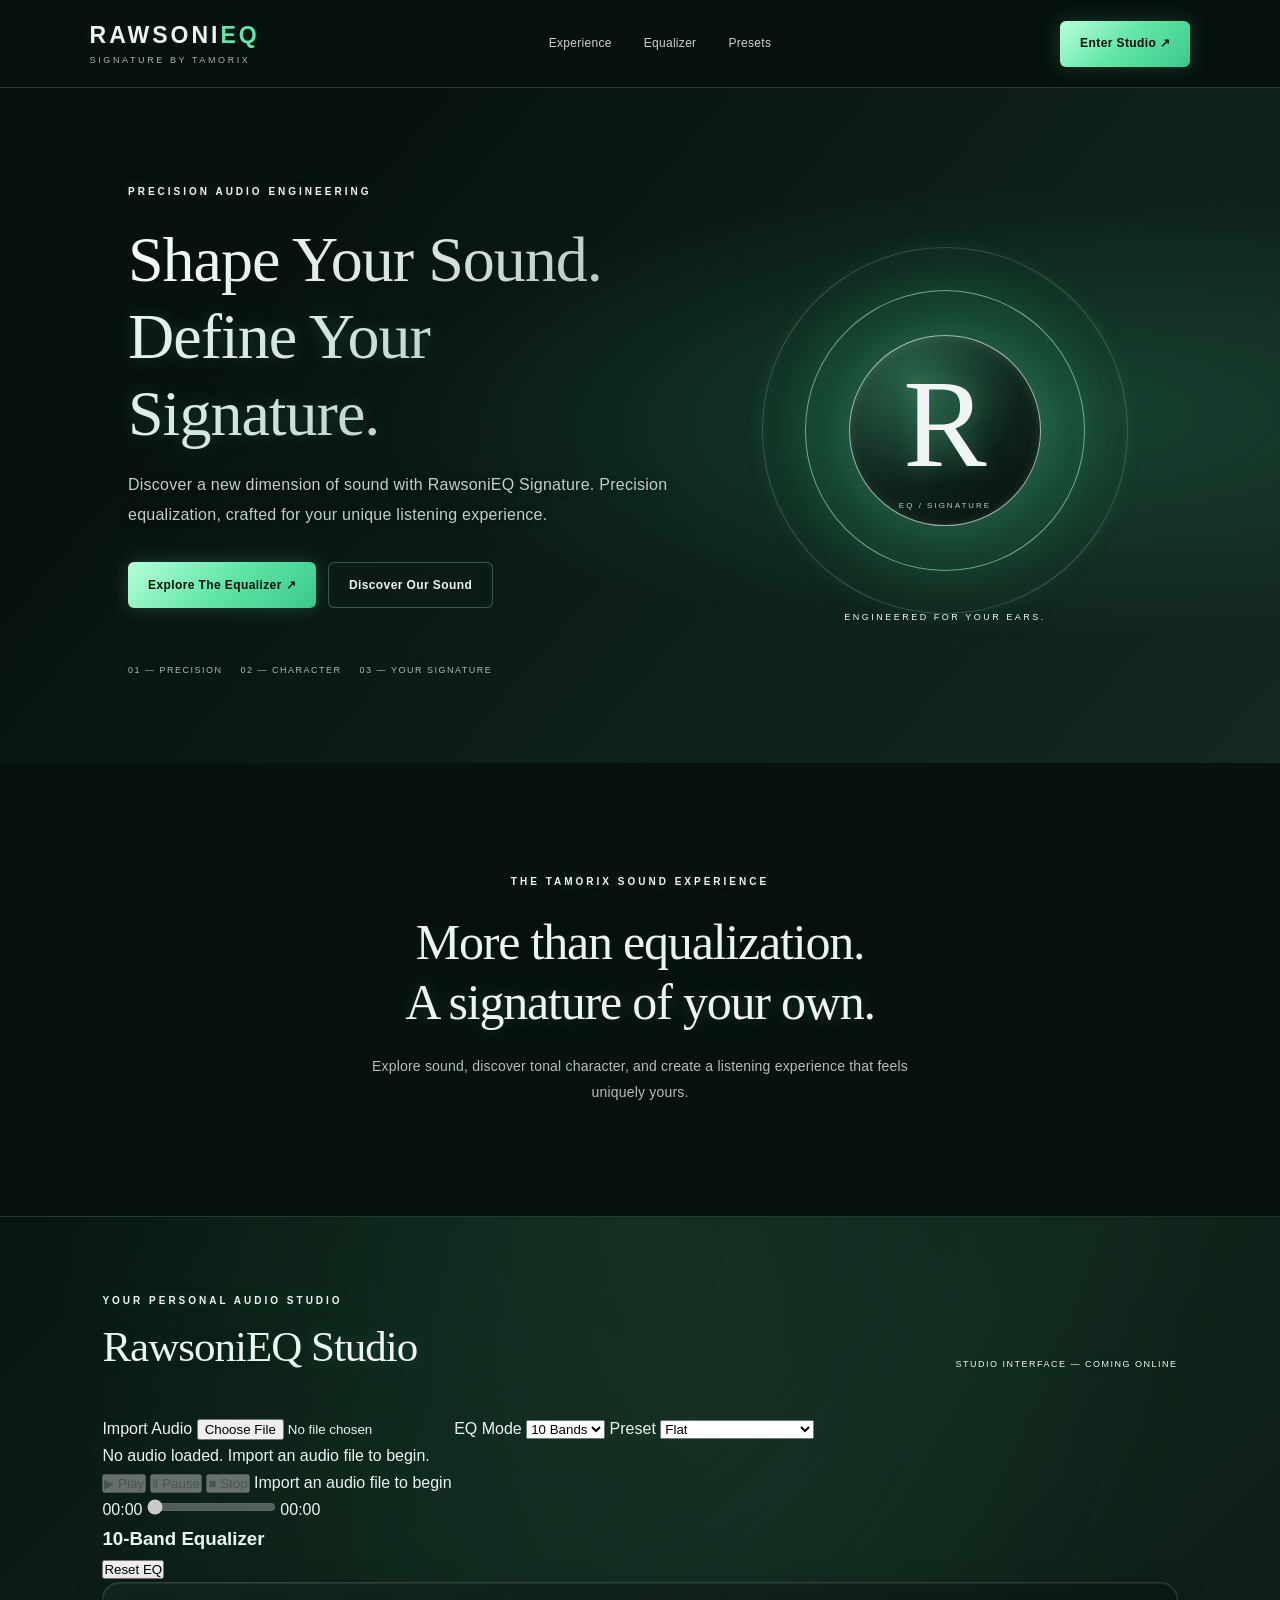
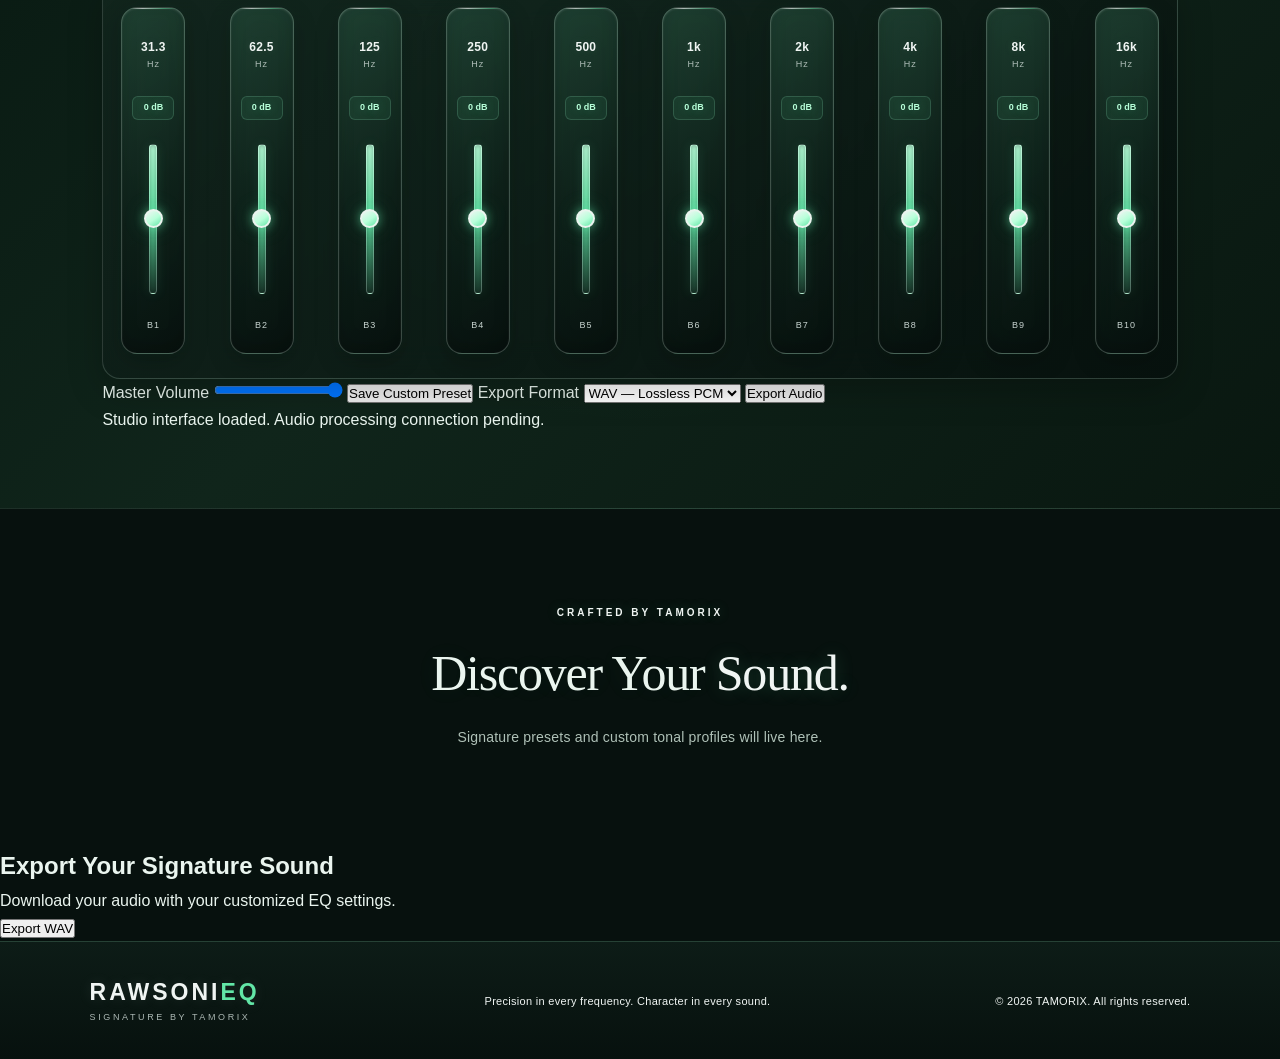
==== commit 18bc52be: "Add Open Graph social sharing metadata" ====
--- a/index.html
+++ b/index.html
@@ -7,6 +7,13 @@
 
     <meta name="theme-color" content="#101010">
     <meta name="description" content="RawsoniEQ Signature by TAMORIX — Precision audio engineering and signature sound.">
+<link rel="canonical" href="https://tamorix.github.io/RawsoniEQ-Signature/">
+<meta property="og:title" content="RawsoniEQ Signature by TAMORIX">
+<meta property="og:description" content="RawsoniEQ Signature by TAMORIX — Precision audio engineering and signature sound.">
+<meta property="og:url" content="https://tamorix.github.io/RawsoniEQ-Signature/">
+<meta property="og:image" content="https://tamorix.github.io/RawsoniEQ-Signature/Assets/og-image.png">
+<meta property="og:type" content="website">
+<meta property="og:site_name" content="RawsoniEQ Signature by TAMORIX">
 
     <title>RawsoniEQ Signature by TAMORIX</title>
 
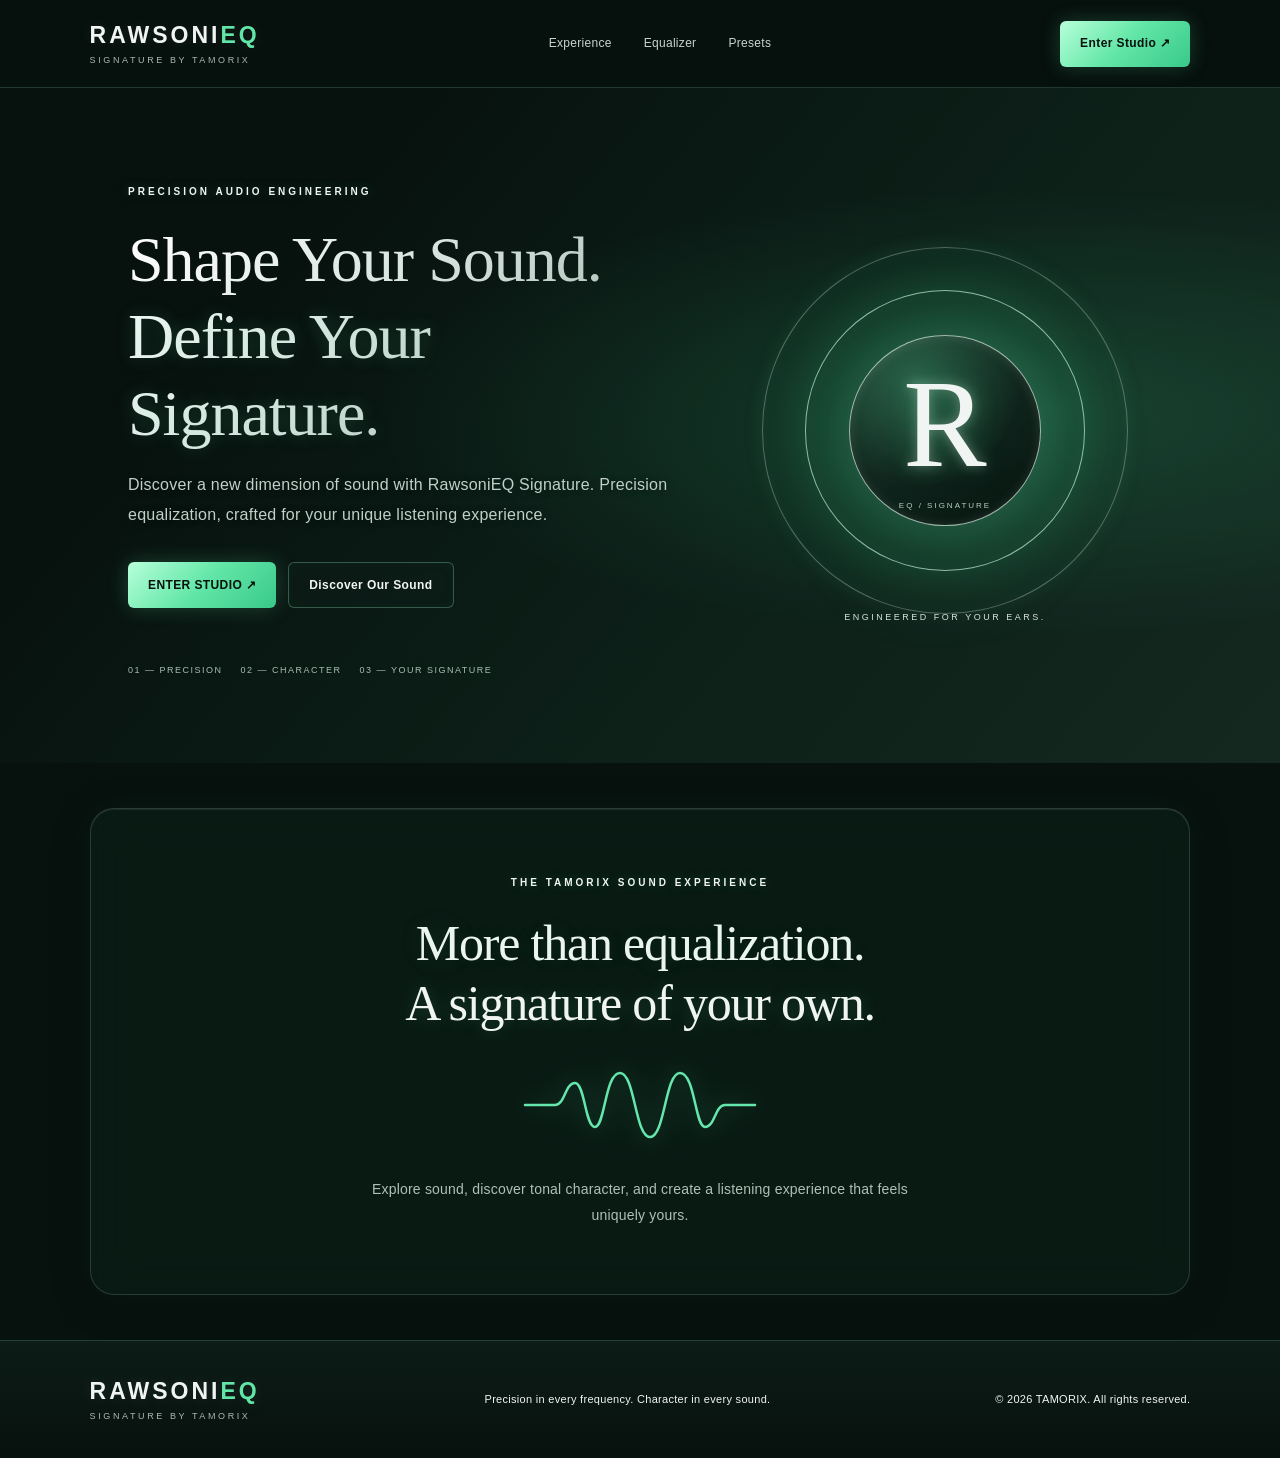
==== commit 0f380401: "Update premium emerald homepage design" ====
--- a/index.html
+++ b/index.html
@@ -28,13 +28,13 @@
             <span class="brand-subtitle">SIGNATURE BY TAMORIX</span>
         </a>
 
-        <nav class="navigation" aria-label="Main navigation">
-            <a href="#experience">Experience</a>
-            <a href="#equalizer">Equalizer</a>
-            <a href="#presets">Presets</a>
-        </nav>
+       <nav class="navigation" aria-label="Main navigation">
+    <a href="#experience">Experience</a>
+    <a href="studio.html" target="_blank" rel="noopener noreferrer">Equalizer</a>
+    <a href="studio.html" target="_blank" rel="noopener noreferrer">Presets</a>
+</nav>
 
-        <a class="header-button" href="#equalizer">Enter Studio ↗</a>
+        <a class="header-button" href="studio.html" target="_blank" rel="noopener">Enter Studio ↗</a>
     </header>
 
     <main>
@@ -52,9 +52,9 @@
                 </p>
 
                 <div class="hero-actions">
-                    <a class="primary-button" href="#equalizer">
-                        Explore The Equalizer ↗
-                    </a>
+                <a class="primary-button" href="studio.html" target="_blank" rel="noopener noreferrer">
+    ENTER STUDIO ↗
+</a>
                     <a class="secondary-button" href="#experience">
                         Discover Our Sound
                     </a>
@@ -83,49 +83,35 @@
             <h2>More than equalization.<br>
                 <span>A signature of your own.</span>
             </h2>
+<div class="intro-eq-logo" aria-label="RawsoniEQ waveform logo">
+    <svg viewBox="0 0 240 80" fill="none"
+         xmlns="http://www.w3.org/2000/svg">
+        <path
+            d="M5 40 H35 C45 40 45 18 55 18
+               C65 18 65 62 75 62
+               C85 62 85 8 100 8
+               C115 8 115 72 130 72
+               C145 72 145 8 160 8
+               C175 8 175 62 185 62
+               C195 62 195 40 205 40 H235"
+            stroke="url(#eqGradient)"
+            stroke-width="2.5"
+            stroke-linecap="round"
+            stroke-linejoin="round"/>
+        <defs>
+            <linearGradient id="eqGradient" x1="5" y1="0" x2="235" y2="80">
+                <stop stop-color="#65E6AD"/>
+                <stop offset="0.5" stop-color="#F0F5F2"/>
+                <stop offset="1" stop-color="#65E6AD"/>
+            </linearGradient>
+        </defs>
+    </svg>
+</div>
             <p>
                 Explore sound, discover tonal character, and create a listening
                 experience that feels uniquely yours.
             </p>
         </section>
-
-        <section class="studio-section" id="equalizer">
-            <div class="section-heading">
-                <div>
-                    <p class="eyebrow">YOUR PERSONAL AUDIO STUDIO</p>
-                    <h2>RawsoniEQ <span>Studio</span></h2>
-                </div>
-                <span class="status-label">STUDIO INTERFACE — COMING ONLINE</span>
-            </div>
-
-            <div class="studio-placeholder">
-                <div class="placeholder-icon">〰</div>
-                <h3>Your sound. Your control.</h3>
-                <p>
-                    The equalizer, audio playback, custom tuning, and export
-                    engine will be built here.
-                </p>
-                <p class="placeholder-note">
-                    Audio processing is not connected yet.
-                </p>
-            </div>
-        </section>
-
-        <section class="presets-section" id="presets">
-            <p class="eyebrow">CRAFTED BY TAMORIX</p>
-            <h2>Discover Your <span>Sound.</span></h2>
-            <p>
-                Signature presets and custom tonal profiles will live here.
-            </p>
-        </section>
-
-<section class="export-section">
-    <h2>Export Your Signature Sound</h2>
-    <p>Download your audio with your customized EQ settings.</p>
-    <button id="exportWavBtn" type="button">
-        Export WAV
-    </button>
-</section>
 
     </main>
 
@@ -139,6 +125,4 @@
     </footer>
 
 <script src="Js/audio-engine.js"></script>
-<script src="Js/studio.js"></script>
-</body>
-</html>
+<script src="Js/studio.js"></script>
--- a/Css/style.css
+++ b/Css/style.css
@@ -266,7 +266,7 @@
 
 .visual-ring {
     position: absolute;
-    border: 1px solid rgba(190, 220, 205, 0.24);
+ border: 1px solid rgba(215, 235, 225, 0.38);
     border-radius: 50%;
     background: rgba(98, 230, 167, 0.025);
     box-shadow:
@@ -279,13 +279,13 @@
 .ring-one {
     width: 94%;
     height: 94%;
-    border-color: rgba(190, 220, 205, 0.22);
+   border-color: rgba(215, 235, 225, 0.32);
 }
 
 .ring-two {
     width: 72%;
     height: 72%;
-    border-color: rgba(152, 235, 193, 0.65);
+ border-color: rgba(195, 240, 218, 0.72);
     box-shadow:
         0 0 45px rgba(98, 230, 167, 0.14),
         inset 0 0 25px rgba(255, 255, 255, 0.035);
@@ -323,7 +323,9 @@
     font-family: var(--font-display);
     font-size: clamp(75px, 10vw, 125px);
     line-height: 1.2;
-    text-shadow: 0 0 25px rgba(98, 230, 167, 0.25);
+    text-shadow:
+    0 0 12px rgba(220, 245, 232, 0.35),
+    0 0 28px rgba(98, 230, 167, 0.22);
 }
 
 .visual-core small {
@@ -332,13 +334,17 @@
     letter-spacing: 2px;
 }
 
+
 .visual-caption {
     position: absolute;
     bottom: 0;
     color: var(--silver-light);
     font-size: 9px;
     letter-spacing: 2.5px;
-    text-shadow: 0 0 14px rgba(98, 230, 167, 0.25);
+    text-shadow:
+        0 0 14px rgba(98, 230, 167, 0.25),
+        0 0 24px rgba(192, 210, 205, 0.12);
+    opacity: 0.9;
 }
 
 .intro-section,
@@ -348,12 +354,16 @@
     text-align: center;
 }
 
+
 .intro-section h2,
 .presets-section h2 {
     font-size: clamp(34px, 4.2vw, 50px);
     letter-spacing: -1.2px;
-    text-shadow: 0 0 24px rgba(98, 230, 167, 0.08);
-}
+    text-shadow:
+        0 0 24px rgba(98, 230, 167, 0.10),
+        0 0 42px rgba(192, 210, 205, 0.08);
+}
+
 
 .intro-section > p:last-child,
 .presets-section > p:last-child {
@@ -397,17 +407,25 @@
     color: var(--silver-light);
 }
 
+
 .section-heading h2 {
     font-size: clamp(30px, 4vw, 43px);
-    text-shadow: 0 0 22px rgba(98, 230, 167, 0.08);
-}
+    text-shadow:
+        0 0 22px rgba(98, 230, 167, 0.10),
+        0 0 38px rgba(192, 210, 205, 0.08);
+}
+
 
 .status-label {
     color: var(--silver-light);
     font-size: 9px;
     letter-spacing: 1.5px;
-    text-shadow: 0 0 12px rgba(98, 230, 167, 0.20);
-}
+    text-shadow:
+        0 0 12px rgba(98, 230, 167, 0.22),
+        0 0 22px rgba(192, 210, 205, 0.10);
+    opacity: 0.92;
+}
+
 
 .studio-placeholder {
     min-height: 280px;
@@ -853,3 +871,52 @@
         height: 125px;
     }
 }
+/* TAMORIX INTRO EQ WAVEFORM */
+.intro-eq-logo {
+    width: min(240px, 70%);
+    margin: 32px auto;
+    position: relative;
+    filter:
+        drop-shadow(0 0 12px rgba(98, 230, 167, 0.35))
+        drop-shadow(0 0 25px rgba(98, 230, 167, 0.15));
+}
+
+.intro-eq-logo svg {
+    display: block;
+    width: 100%;
+    height: auto;
+    animation: eqWaveGlow 3s ease-in-out infinite alternate;
+}
+
+@keyframes eqWaveGlow {
+    from {
+        filter: drop-shadow(0 0 5px rgba(98, 230, 167, 0.25));
+        opacity: 0.85;
+    }
+
+    to {
+        filter:
+            drop-shadow(0 0 12px rgba(98, 230, 167, 0.65))
+            drop-shadow(0 0 22px rgba(192, 210, 205, 0.25));
+        opacity: 1;
+    }
+}
+/* TAMORIX SOUND EXPERIENCE - GLASS PANEL */
+.intro-section {
+    position: relative;
+    margin: 45px 7%;
+    padding: 65px 35px;
+    text-align: center;
+
+    background: rgba(15, 42, 31, 0.38);
+    backdrop-filter: blur(22px);
+    -webkit-backdrop-filter: blur(22px);
+
+    border: 1px solid rgba(192, 210, 205, 0.18);
+    border-radius: 24px;
+
+    box-shadow:
+        0 8px 40px rgba(0, 0, 0, 0.22),
+        inset 0 1px 0 rgba(255, 255, 255, 0.08),
+        0 0 35px rgba(98, 230, 167, 0.06);
+}
